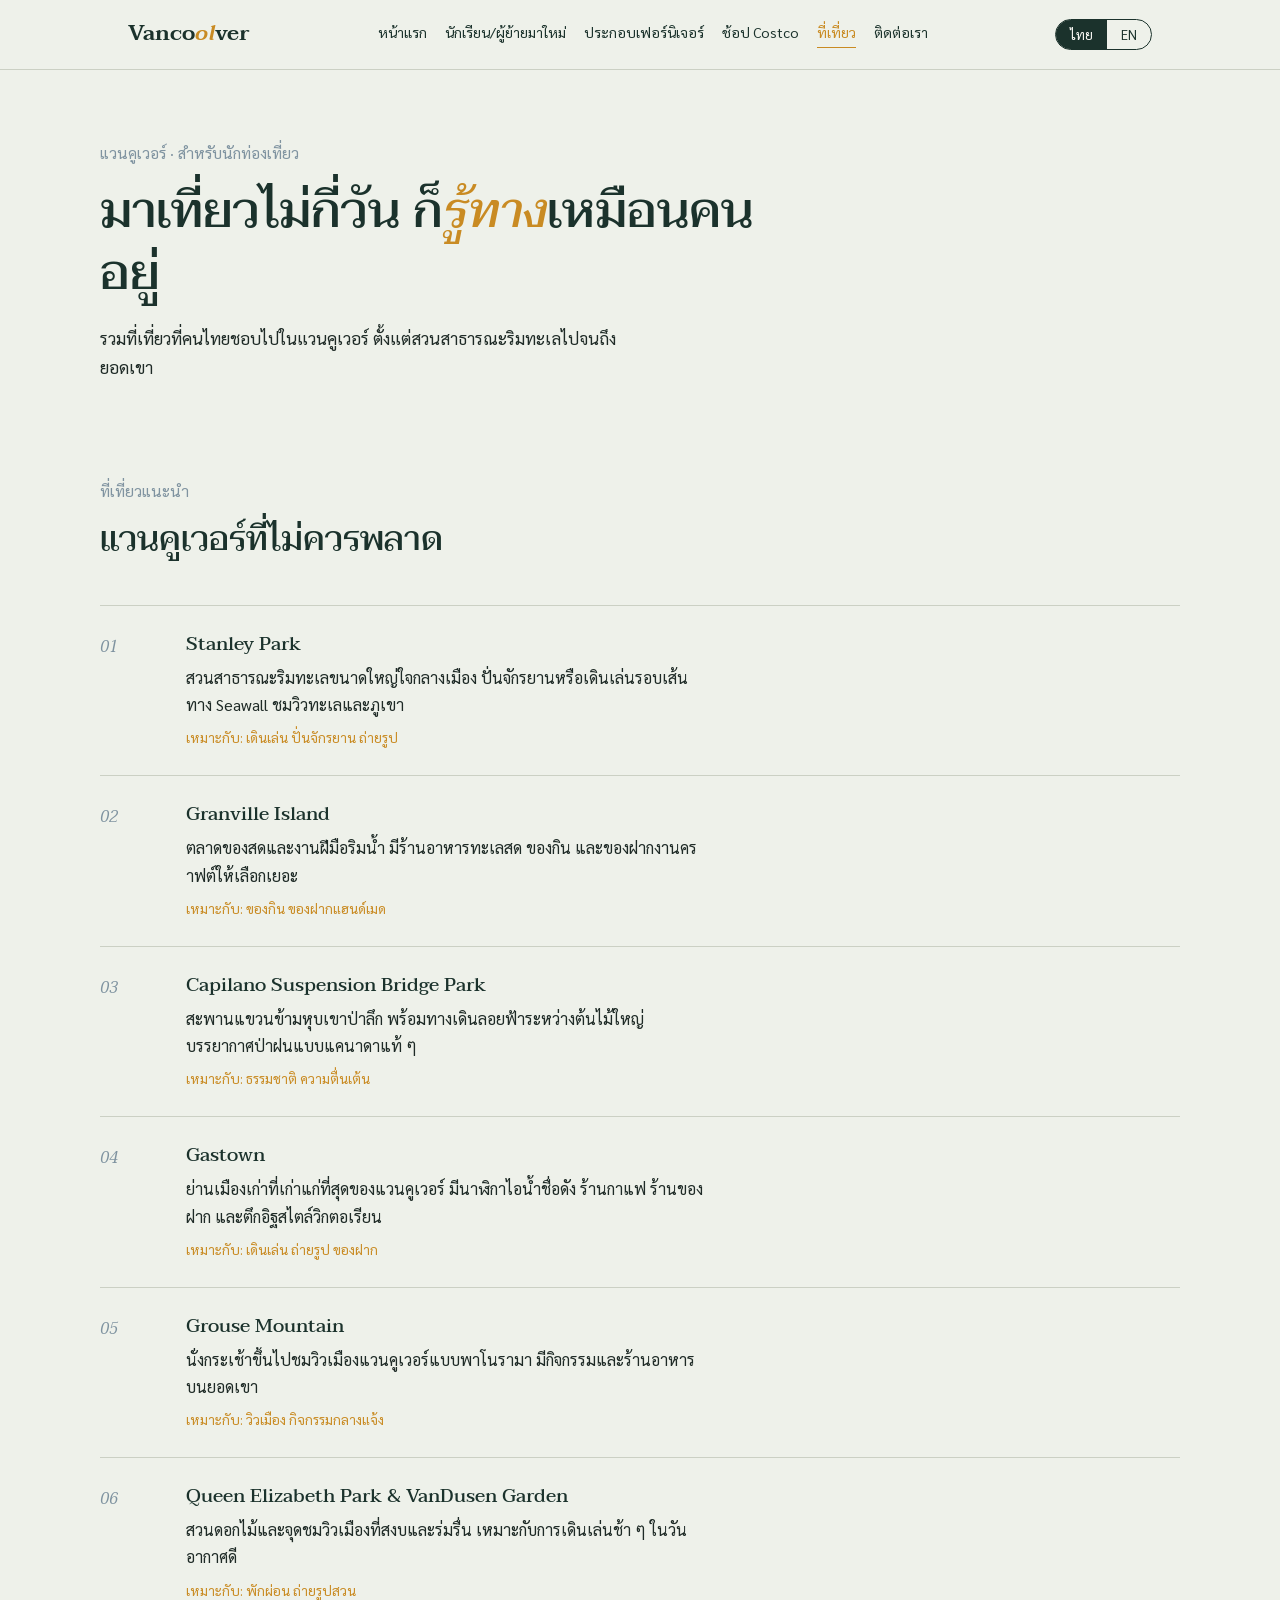
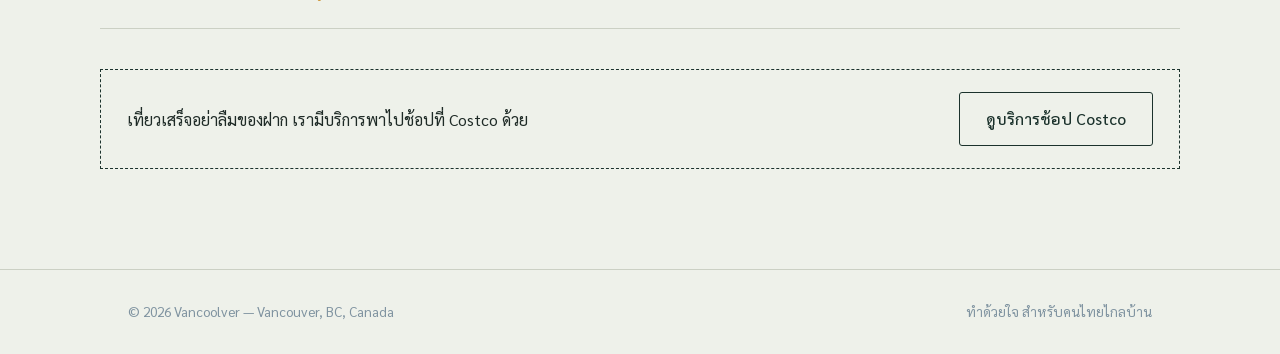
==== attractions.html @ 459ce17d "Add files via upload" ====
<!doctype html>
<html lang="th" class="lang-th">
<head>
<meta charset="UTF-8">
<meta name="viewport" content="width=device-width, initial-scale=1.0">
<title>Vancoolver — ที่เที่ยวในแวนคูเวอร์</title>
<meta name="description" content="รวมที่เที่ยวที่คนไทยชอบไปในแวนคูเวอร์ พร้อมคำแนะนำว่าแต่ละที่เหมาะกับอะไร">
<link rel="preconnect" href="https://fonts.googleapis.com">
<link rel="preconnect" href="https://fonts.gstatic.com" crossorigin>
<link href="https://fonts.googleapis.com/css2?family=Taviraj:ital,wght@0,400;0,500;0,600;1,400&family=Sarabun:wght@300;400;500;600&display=swap" rel="stylesheet">
<link rel="stylesheet" href="styles.css">
</head>
<body>

<header class="site">
  <div class="header-inner">
    <a href="index.html" class="logo">Vanco<em>ol</em>ver</a>
    <nav class="nav-links">
      <a href="index.html"><span class="th">หน้าแรก</span><span class="en">Home</span></a>
      <a href="students.html"><span class="th">นักเรียน/ผู้ย้ายมาใหม่</span><span class="en">Students &amp; newcomers</span></a>
      <a href="furniture.html"><span class="th">ประกอบเฟอร์นิเจอร์</span><span class="en">Furniture assembly</span></a>
      <a href="costco.html"><span class="th">ช้อป Costco</span><span class="en">Costco shopping</span></a>
      <a href="attractions.html" class="current"><span class="th">ที่เที่ยว</span><span class="en">Attractions</span></a>
      <a href="contact.html"><span class="th">ติดต่อเรา</span><span class="en">Contact</span></a>
    </nav>
    <div class="lang-toggle">
      <button type="button" data-lang="th" class="active">ไทย</button>
      <button type="button" data-lang="en">EN</button>
    </div>
  </div>
</header>

<main>
  <!-- HERO -->
  <section class="hero wrap">
    <div class="kicker">
      <span class="th">แวนคูเวอร์ · สำหรับนักท่องเที่ยว</span>
      <span class="en">Vancouver · for visitors</span>
    </div>
    <h1 class="headline">
      <span class="th">มาเที่ยวไม่กี่วัน ก็<span class="accent">รู้ทาง</span>เหมือนคนอยู่</span>
      <span class="en">Here for a few days, <span class="accent">get around</span> like a local</span>
    </h1>
    <p class="sub">
      <span class="th">รวมที่เที่ยวที่คนไทยชอบไปในแวนคูเวอร์ ตั้งแต่สวนสาธารณะริมทะเลไปจนถึงยอดเขา</span>
      <span class="en">Our picks for the spots Thai visitors love in Vancouver, from waterfront parks to mountaintops.</span>
    </p>
  </section>

  <!-- ATTRACTIONS -->
  <section class="attractions wrap" style="padding:60px 0 40px;">
    <div class="section-head">
      <div class="kicker"><span class="th">ที่เที่ยวแนะนำ</span><span class="en">Recommended spots</span></div>
      <h2><span class="th">แวนคูเวอร์ที่ไม่ควรพลาด</span><span class="en">Vancouver highlights</span></h2>
    </div>

    <div class="spot-list">
      <div class="spot">
        <div class="spot-mark">01</div>
        <div>
          <h3>Stanley Park</h3>
          <p>
            <span class="th">สวนสาธารณะริมทะเลขนาดใหญ่ใจกลางเมือง ปั่นจักรยานหรือเดินเล่นรอบเส้นทาง Seawall ชมวิวทะเลและภูเขา</span>
            <span class="en">A huge waterfront park right in the city — walk or cycle the Seawall for ocean and mountain views.</span>
          </p>
          <div class="tag-line"><span class="th">เหมาะกับ: เดินเล่น ปั่นจักรยาน ถ่ายรูป</span><span class="en">Good for: walking, cycling, photos</span></div>
        </div>
      </div>
      <div class="spot">
        <div class="spot-mark">02</div>
        <div>
          <h3>Granville Island</h3>
          <p>
            <span class="th">ตลาดของสดและงานฝีมือริมน้ำ มีร้านอาหารทะเลสด ของกิน และของฝากงานคราฟต์ให้เลือกเยอะ</span>
            <span class="en">A waterfront public market with fresh seafood, food stalls and local crafts — great for souvenirs.</span>
          </p>
          <div class="tag-line"><span class="th">เหมาะกับ: ของกิน ของฝากแฮนด์เมด</span><span class="en">Good for: food, handmade gifts</span></div>
        </div>
      </div>
      <div class="spot">
        <div class="spot-mark">03</div>
        <div>
          <h3>Capilano Suspension Bridge Park</h3>
          <p>
            <span class="th">สะพานแขวนข้ามหุบเขาป่าลึก พร้อมทางเดินลอยฟ้าระหว่างต้นไม้ใหญ่ บรรยากาศป่าฝนแบบแคนาดาแท้ ๆ</span>
            <span class="en">A suspension bridge over a deep canyon plus treetop walkways through old-growth rainforest.</span>
          </p>
          <div class="tag-line"><span class="th">เหมาะกับ: ธรรมชาติ ความตื่นเต้น</span><span class="en">Good for: nature, a bit of thrill</span></div>
        </div>
      </div>
      <div class="spot">
        <div class="spot-mark">04</div>
        <div>
          <h3>Gastown</h3>
          <p>
            <span class="th">ย่านเมืองเก่าที่เก่าแก่ที่สุดของแวนคูเวอร์ มีนาฬิกาไอน้ำชื่อดัง ร้านกาแฟ ร้านของฝาก และตึกอิฐสไตล์วิกตอเรียน</span>
            <span class="en">Vancouver's oldest neighbourhood — the famous Steam Clock, cafés, gift shops and Victorian brick buildings.</span>
          </p>
          <div class="tag-line"><span class="th">เหมาะกับ: เดินเล่น ถ่ายรูป ของฝาก</span><span class="en">Good for: strolling, photos, souvenirs</span></div>
        </div>
      </div>
      <div class="spot">
        <div class="spot-mark">05</div>
        <div>
          <h3>Grouse Mountain</h3>
          <p>
            <span class="th">นั่งกระเช้าขึ้นไปชมวิวเมืองแวนคูเวอร์แบบพาโนรามา มีกิจกรรมและร้านอาหารบนยอดเขา</span>
            <span class="en">Take the gondola up for a panoramic view of the city, with activities and dining at the top.</span>
          </p>
          <div class="tag-line"><span class="th">เหมาะกับ: วิวเมือง กิจกรรมกลางแจ้ง</span><span class="en">Good for: city views, outdoor activities</span></div>
        </div>
      </div>
      <div class="spot">
        <div class="spot-mark">06</div>
        <div>
          <h3>Queen Elizabeth Park &amp; VanDusen Garden</h3>
          <p>
            <span class="th">สวนดอกไม้และจุดชมวิวเมืองที่สงบและร่มรื่น เหมาะกับการเดินเล่นช้า ๆ ในวันอากาศดี</span>
            <span class="en">Quiet gardens and a city viewpoint — ideal for a slow walk on a nice day.</span>
          </p>
          <div class="tag-line"><span class="th">เหมาะกับ: พักผ่อน ถ่ายรูปสวน</span><span class="en">Good for: relaxing, garden photos</span></div>
        </div>
      </div>
    </div>
  </section>

  <!-- CROSS-LINK TO COSTCO -->
  <section class="wrap" style="padding:0 0 90px;">
    <div class="cross-link">
      <p>
        <span class="th">เที่ยวเสร็จอย่าลืมของฝาก เรามีบริการพาไปช้อปที่ Costco ด้วย</span>
        <span class="en">Done sightseeing? We also run Costco souvenir shopping trips.</span>
      </p>
      <a href="costco.html" class="btn btn-line" style="white-space:nowrap;">
        <span class="th">ดูบริการช้อป Costco</span><span class="en">See the Costco trip</span>
      </a>
    </div>
  </section>
</main>

<footer>
  <div class="wrap">
    <span>© 2026 Vancoolver — Vancouver, BC, Canada</span>
    <span><span class="th">ทำด้วยใจ สำหรับคนไทยไกลบ้าน</span><span class="en">Made with care, for Thais far from home</span></span>
  </div>
</footer>

<script src="script.js"></script>
</body>
</html>
---- styles.css ----
:root{
  --paper:#EEF1EA;
  --paper-2:#E6E9DF;
  --ink:#1E2A26;
  --forest:#26453D;
  --forest-2:#1B322C;
  --mist:#7F93A0;
  --lantern:#E2A63B;
  --lantern-2:#C98B23;
  --rain:#CBD0C4;
  --white:#FBFAF6;
}
*{box-sizing:border-box;}
html,body{margin:0;padding:0;}
html{scroll-behavior:smooth;}
body{
  background:var(--paper);color:var(--ink);
  font-family:'Sarabun',sans-serif;font-weight:400;line-height:1.7;
  -webkit-font-smoothing:antialiased;
}
h1,h2,h3,.display{
  font-family:'Taviraj',serif;font-weight:500;line-height:1.25;margin:0;color:var(--forest-2);
}
a{color:inherit;}
img,svg{display:block;max-width:100%;}
.en{display:none;}
html.lang-en .en{display:inline;}
html.lang-en .th{display:none;}
.wrap{max-width:1080px;margin:0 auto;padding:0 28px;}

/* ---------- Header ---------- */
header.site{
  position:sticky;top:0;z-index:40;background:rgba(238,241,234,0.92);
  backdrop-filter:blur(6px);border-bottom:1px solid var(--rain);
}
.header-inner{
  display:flex;align-items:center;justify-content:space-between;
  padding:16px 28px;max-width:1080px;margin:0 auto;gap:20px;
}
.logo{font-family:'Taviraj',serif;font-size:1.35rem;font-weight:600;color:var(--forest-2);text-decoration:none;flex-shrink:0;}
.logo em{font-style:italic;color:var(--lantern-2);}
.nav-links{display:flex;gap:18px;align-items:center;flex-wrap:wrap;}
.nav-links a{font-size:0.88rem;text-decoration:none;color:var(--forest-2);border-bottom:1px solid transparent;padding-bottom:2px;white-space:nowrap;}
.nav-links a.current{border-bottom-color:var(--lantern-2);color:var(--lantern-2);}
.nav-links a:hover{border-bottom-color:var(--lantern);}
.lang-toggle{display:flex;border:1px solid var(--forest-2);border-radius:999px;overflow:hidden;font-size:0.82rem;flex-shrink:0;}
.lang-toggle button{background:none;border:none;padding:6px 14px;cursor:pointer;font-family:'Sarabun',sans-serif;color:var(--forest-2);}
.lang-toggle button.active{background:var(--forest-2);color:var(--white);}
@media (max-width:900px){ .nav-links{display:none;} }

/* ---------- Hero ---------- */
.hero{padding:70px 0 20px;}
.hero-grid{display:grid;grid-template-columns:1.15fr 0.85fr;gap:48px;align-items:center;}
@media (max-width:860px){ .hero-grid{grid-template-columns:1fr;} }
.kicker{color:var(--mist);font-size:0.98rem;margin-bottom:14px;}
h1.headline{font-size:clamp(2.0rem, 4.2vw, 3.1rem);color:var(--forest-2);max-width:22ch;}
h1.headline .accent{color:var(--lantern-2);font-style:italic;}
.sub{margin-top:20px;font-size:1.05rem;max-width:58ch;}
.hero-ctas{margin-top:30px;display:flex;gap:14px;flex-wrap:wrap;}

.btn{display:inline-block;padding:13px 26px;border-radius:3px;text-decoration:none;font-size:0.98rem;font-weight:500;border:1px solid var(--forest-2);transition:transform .15s ease, background .15s ease;}
.btn-solid{background:var(--forest-2);color:var(--white);border:none;cursor:pointer;}
.btn-solid:hover{background:var(--forest);}
.btn-line{border-color:var(--forest-2);color:var(--forest-2);}
.btn-line:hover{background:var(--forest-2);color:var(--white);}
.btn:active{transform:scale(0.98);}

/* ---------- Section head ---------- */
.section-head{max-width:60ch;margin-bottom:44px;}
.section-head h2{font-size:clamp(1.5rem,2.8vw,2.1rem);}

/* ---------- Timeline / stops (journey + homepage destination list) ---------- */
.stops{position:relative;border-left:2px dashed var(--mist);margin-left:14px;padding-left:38px;}
.stop{position:relative;padding-bottom:52px;}
.stop:last-child{padding-bottom:0;}
.stop::before{
  content:"";position:absolute;left:-46px;top:4px;width:14px;height:14px;border-radius:50%;
  background:var(--lantern);border:3px solid var(--paper);outline:2px solid var(--forest-2);
}
.stop .stop-name{color:var(--mist);font-size:0.92rem;margin-bottom:6px;}
.stop h3{font-size:1.3rem;margin-bottom:10px;}
.stop p{margin:0;max-width:56ch;color:var(--ink);}
.stop a.stop-link{text-decoration:none;color:inherit;display:block;}
.stop a.stop-link:hover h3{color:var(--lantern-2);}
.stop .go{display:inline-block;margin-top:10px;font-size:0.88rem;color:var(--lantern-2);}

/* ---------- Dark band (settling-in / costco) ---------- */
.band-dark{padding:70px 0;background:var(--forest-2);color:var(--white);}
.band-dark h2{color:var(--white);}
.band-dark .kicker{color:#B9CFC5;}
.band-dark p{color:#DCE6DE;}
.two-col{display:grid;grid-template-columns:1fr 1fr;gap:46px;margin-top:44px;align-items:start;}
@media (max-width:800px){ .two-col{grid-template-columns:1fr;} }
.checklist{list-style:none;margin:0;padding:0;}
.checklist li{padding:10px 0;border-bottom:1px solid rgba(255,255,255,0.12);display:flex;gap:12px;align-items:baseline;}
.checklist li:last-child{border-bottom:none;}
.checklist .mark{color:var(--lantern);flex-shrink:0;}
.subhead-white{color:var(--white);font-size:1.15rem;margin-bottom:14px;border-bottom:1px solid rgba(255,255,255,0.25);padding-bottom:12px;}
.note-box{margin-top:26px;border:1px solid rgba(255,255,255,0.3);padding:16px 18px;font-size:0.92rem;color:#DCE6DE;}

/* ---------- Spot list (attractions) ---------- */
.spot-list{display:grid;grid-template-columns:1fr;gap:0;border-top:1px solid var(--rain);}
.spot{display:grid;grid-template-columns:60px 1fr;gap:26px;padding:26px 0;border-bottom:1px solid var(--rain);}
.spot .spot-mark{font-family:'Taviraj',serif;font-style:italic;color:var(--mist);font-size:1rem;padding-top:2px;}
.spot h3{font-size:1.2rem;margin-bottom:8px;}
.spot p{margin:0;max-width:58ch;}
.spot .tag-line{font-size:0.85rem;color:var(--lantern-2);margin-top:8px;}

/* ---------- Ticket / form ---------- */
.request{padding:78px 0;}
.ticket{background:var(--white);border:1px solid var(--forest-2);position:relative;box-shadow:6px 6px 0 var(--lantern);}
.ticket-top{padding:30px 34px 22px;border-bottom:1px dashed var(--forest-2);display:flex;justify-content:space-between;align-items:flex-start;gap:20px;flex-wrap:wrap;}
.ticket-top h2{font-size:1.5rem;}
.ticket-top .tag{font-size:0.85rem;color:var(--mist);border:1px solid var(--mist);padding:4px 10px;border-radius:999px;white-space:nowrap;}
form.request-form{padding:30px 34px 34px;}
.field-row{display:grid;grid-template-columns:1fr 1fr;gap:20px;}
@media (max-width:600px){ .field-row{grid-template-columns:1fr;} }
.field{margin-bottom:20px;}
.field label{display:block;font-size:0.9rem;color:var(--mist);margin-bottom:6px;}
.field input,.field select,.field textarea{
  width:100%;padding:11px 12px;border:1px solid var(--rain);border-radius:2px;
  background:var(--paper);font-family:'Sarabun',sans-serif;font-size:0.98rem;color:var(--ink);
}
.field textarea{resize:vertical;min-height:90px;}
.field input:focus,.field select:focus,.field textarea:focus{outline:2px solid var(--lantern);outline-offset:1px;border-color:var(--forest-2);}
.confirm-msg{margin-top:16px;padding:12px 16px;background:#EAF3EC;border:1px solid var(--forest);color:var(--forest-2);font-size:0.92rem;display:none;}
.confirm-msg.show{display:block;}

/* ---------- Contact ---------- */
.contact{padding:20px 0 90px;}
.contact-grid{display:grid;grid-template-columns:repeat(4,1fr);gap:18px;margin-top:36px;}
@media (max-width:860px){ .contact-grid{grid-template-columns:repeat(2,1fr);} }
@media (max-width:480px){ .contact-grid{grid-template-columns:1fr;} }
.contact-card{border:1px solid var(--forest-2);padding:24px 20px;text-decoration:none;color:var(--ink);transition:background .15s ease;}
.contact-card:hover{background:var(--paper-2);}
.contact-card .ch-name{font-family:'Taviraj',serif;font-size:1.1rem;color:var(--forest-2);margin-bottom:6px;}
.contact-card .ch-detail{font-size:0.9rem;color:var(--ink);}
.contact-note{margin-top:34px;font-size:0.92rem;color:var(--mist);max-width:60ch;}

/* ---------- Cross-link banner ---------- */
.cross-link{
  border:1px dashed var(--forest-2);padding:22px 26px;display:flex;justify-content:space-between;
  align-items:center;flex-wrap:wrap;gap:14px;margin:0 0 10px;
}
.cross-link p{margin:0;max-width:56ch;}

footer{padding:30px 0;border-top:1px solid var(--rain);font-size:0.85rem;color:var(--mist);}
footer .wrap{display:flex;justify-content:space-between;flex-wrap:wrap;gap:10px;}

/* hero route illustration (home page) */
.route-art svg{width:100%;height:auto;}
#flightpath{stroke-dasharray:600;stroke-dashoffset:600;animation:draw 2.1s ease forwards 0.3s;}
@media (prefers-reduced-motion: reduce){ #flightpath{animation:none;stroke-dashoffset:0;} }
@keyframes draw{ to{stroke-dashoffset:0;} }
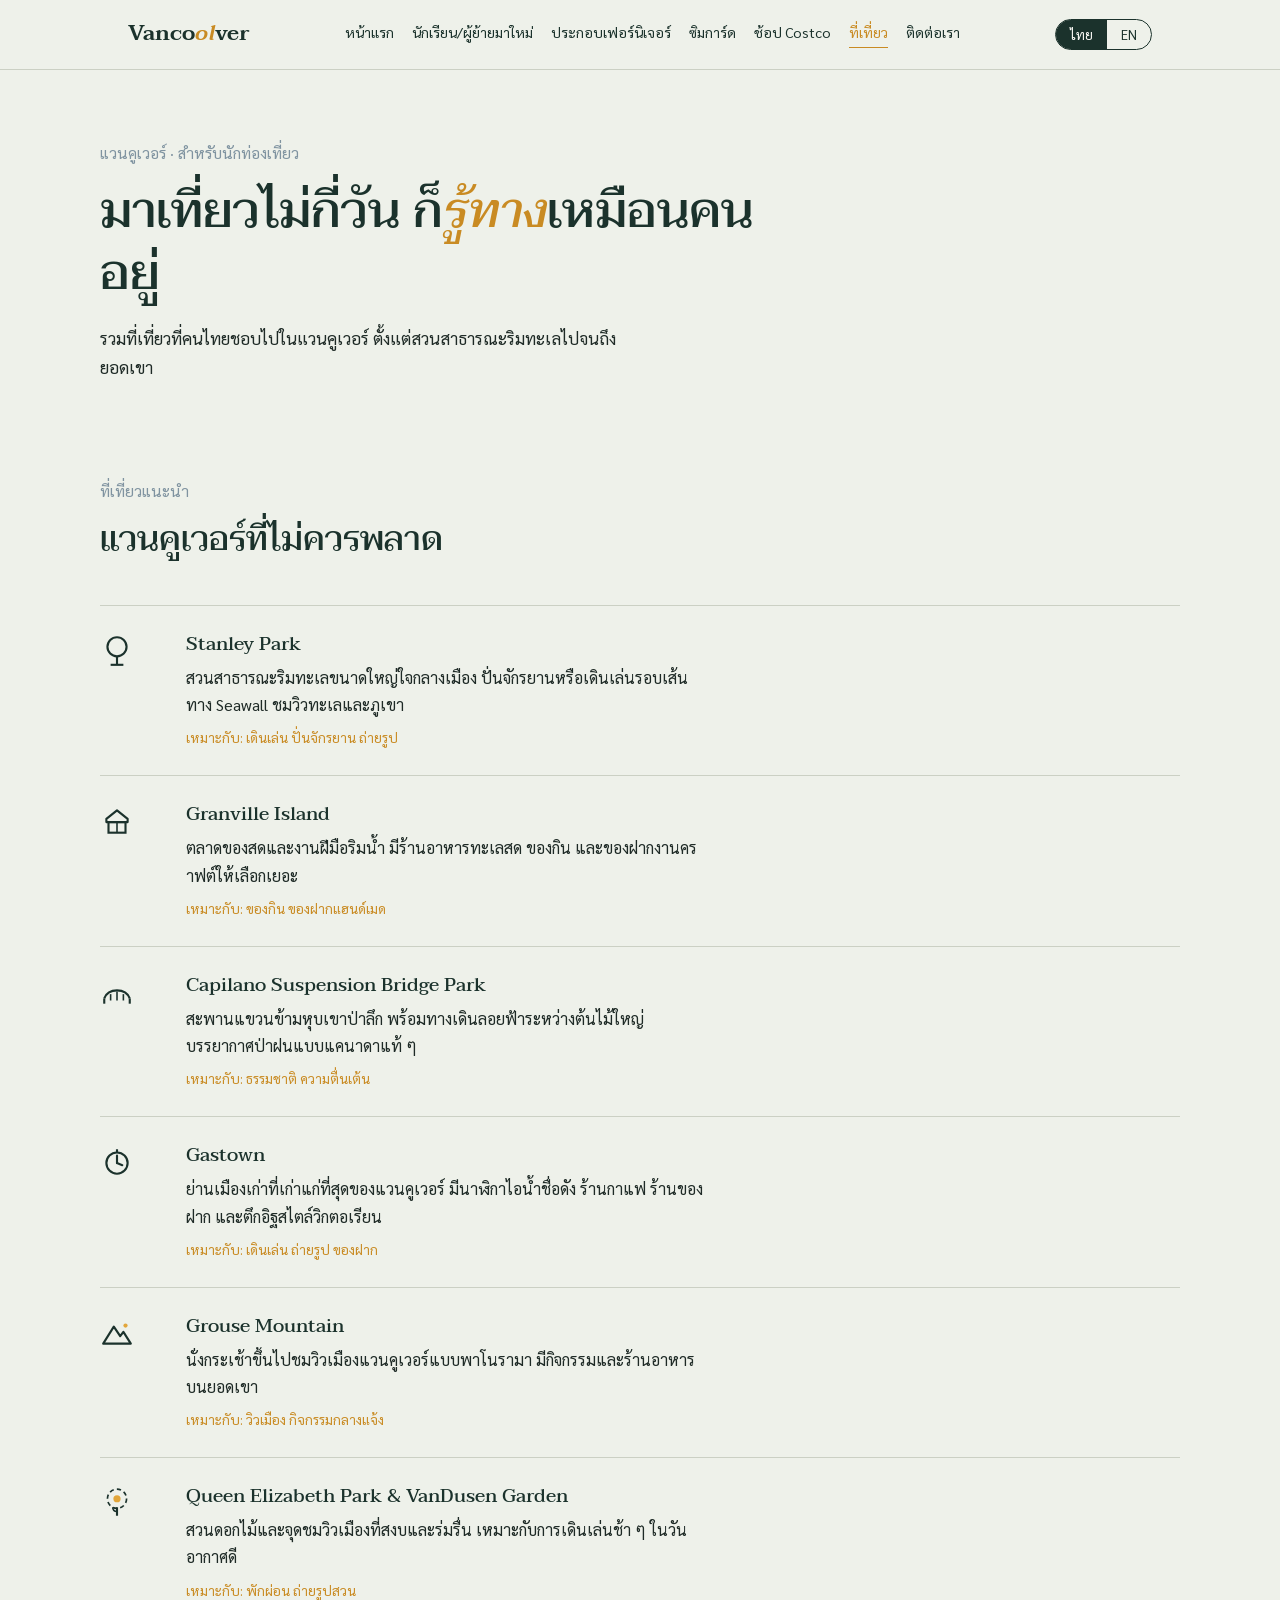
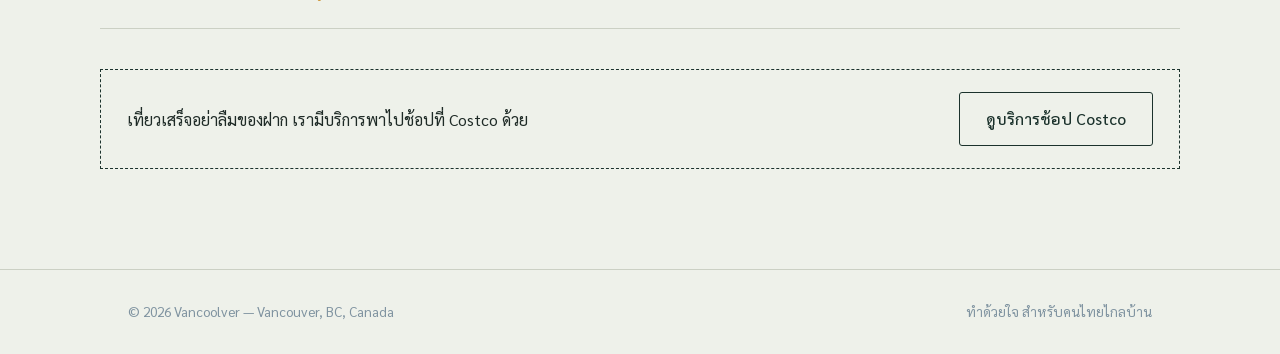
==== commit e6b7f19c: "Add files via upload" ====
--- a/attractions.html
+++ b/attractions.html
@@ -8,7 +8,180 @@
 <link rel="preconnect" href="https://fonts.googleapis.com">
 <link rel="preconnect" href="https://fonts.gstatic.com" crossorigin>
 <link href="https://fonts.googleapis.com/css2?family=Taviraj:ital,wght@0,400;0,500;0,600;1,400&family=Sarabun:wght@300;400;500;600&display=swap" rel="stylesheet">
-<link rel="stylesheet" href="styles.css">
+<style>
+:root{
+  --paper:#EEF1EA;
+  --paper-2:#E6E9DF;
+  --ink:#1E2A26;
+  --forest:#26453D;
+  --forest-2:#1B322C;
+  --mist:#7F93A0;
+  --lantern:#E2A63B;
+  --lantern-2:#C98B23;
+  --rain:#CBD0C4;
+  --white:#FBFAF6;
+}
+*{box-sizing:border-box;}
+html,body{margin:0;padding:0;}
+html{scroll-behavior:smooth;}
+body{
+  background:var(--paper);color:var(--ink);
+  font-family:'Sarabun',sans-serif;font-weight:400;line-height:1.7;
+  -webkit-font-smoothing:antialiased;
+}
+h1,h2,h3,.display{
+  font-family:'Taviraj',serif;font-weight:500;line-height:1.25;margin:0;color:var(--forest-2);
+}
+a{color:inherit;}
+img,svg{display:block;max-width:100%;}
+.en{display:none;}
+html.lang-en .en{display:inline;}
+html.lang-en .th{display:none;}
+.wrap{max-width:1080px;margin:0 auto;padding:0 28px;}
+
+/* ---------- Header ---------- */
+header.site{
+  position:sticky;top:0;z-index:40;background:rgba(238,241,234,0.92);
+  backdrop-filter:blur(6px);border-bottom:1px solid var(--rain);
+}
+.header-inner{
+  position:relative;
+  display:flex;align-items:center;justify-content:space-between;
+  padding:16px 28px;max-width:1080px;margin:0 auto;gap:20px;
+}
+.logo{font-family:'Taviraj',serif;font-size:1.35rem;font-weight:600;color:var(--forest-2);text-decoration:none;flex-shrink:0;}
+.logo em{font-style:italic;color:var(--lantern-2);}
+.nav-links{display:flex;gap:18px;align-items:center;flex-wrap:wrap;}
+.nav-links a{font-size:0.88rem;text-decoration:none;color:var(--forest-2);border-bottom:1px solid transparent;padding-bottom:2px;white-space:nowrap;}
+.nav-links a.current{border-bottom-color:var(--lantern-2);color:var(--lantern-2);}
+.nav-links a:hover{border-bottom-color:var(--lantern);}
+.lang-toggle{display:flex;border:1px solid var(--forest-2);border-radius:999px;overflow:hidden;font-size:0.82rem;flex-shrink:0;}
+.lang-toggle button{background:none;border:none;padding:6px 14px;cursor:pointer;font-family:'Sarabun',sans-serif;color:var(--forest-2);}
+.lang-toggle button.active{background:var(--forest-2);color:var(--white);}
+.nav-toggle{
+  display:none;background:none;border:1px solid var(--forest-2);border-radius:4px;
+  padding:7px 9px;cursor:pointer;color:var(--forest-2);flex-shrink:0;
+}
+.nav-toggle svg{display:block;width:20px;height:20px;}
+@media (max-width:900px){
+  .nav-toggle{display:inline-flex;align-items:center;justify-content:center;}
+  .nav-links{
+    display:none;
+    position:absolute;top:100%;left:0;right:0;
+    background:var(--paper);border-bottom:1px solid var(--rain);
+    flex-direction:column;align-items:flex-start;
+    padding:16px 28px 22px;gap:16px;
+    box-shadow:0 8px 16px rgba(0,0,0,0.06);
+  }
+  .nav-links.open{display:flex;}
+}
+
+/* ---------- Hero ---------- */
+.hero{padding:70px 0 20px;}
+.hero-grid{display:grid;grid-template-columns:1.15fr 0.85fr;gap:48px;align-items:center;}
+@media (max-width:860px){ .hero-grid{grid-template-columns:1fr;} }
+.kicker{color:var(--mist);font-size:0.98rem;margin-bottom:14px;}
+h1.headline{font-size:clamp(2.0rem, 4.2vw, 3.1rem);color:var(--forest-2);max-width:22ch;}
+h1.headline .accent{color:var(--lantern-2);font-style:italic;}
+.sub{margin-top:20px;font-size:1.05rem;max-width:58ch;}
+.hero-ctas{margin-top:30px;display:flex;gap:14px;flex-wrap:wrap;}
+
+.btn{display:inline-block;padding:13px 26px;border-radius:3px;text-decoration:none;font-size:0.98rem;font-weight:500;border:1px solid var(--forest-2);transition:transform .15s ease, background .15s ease;}
+.btn-solid{background:var(--forest-2);color:var(--white);border:none;cursor:pointer;}
+.btn-solid:hover{background:var(--forest);}
+.btn-line{border-color:var(--forest-2);color:var(--forest-2);}
+.btn-line:hover{background:var(--forest-2);color:var(--white);}
+.btn:active{transform:scale(0.98);}
+
+/* ---------- Section head ---------- */
+.section-head{max-width:60ch;margin-bottom:44px;}
+.section-head h2{font-size:clamp(1.5rem,2.8vw,2.1rem);}
+
+/* ---------- Timeline / stops (journey + homepage destination list) ---------- */
+.stops{position:relative;border-left:2px dashed var(--mist);margin-left:14px;padding-left:38px;}
+.stop{position:relative;padding-bottom:52px;}
+.stop:last-child{padding-bottom:0;}
+.stop::before{
+  content:"";position:absolute;left:-46px;top:4px;width:14px;height:14px;border-radius:50%;
+  background:var(--lantern);border:3px solid var(--paper);outline:2px solid var(--forest-2);
+}
+.stop .stop-name{color:var(--mist);font-size:0.92rem;margin-bottom:6px;}
+.stop h3{font-size:1.3rem;margin-bottom:10px;}
+.stop p{margin:0;max-width:56ch;color:var(--ink);}
+.stop a.stop-link{text-decoration:none;color:inherit;display:block;}
+.stop a.stop-link:hover h3{color:var(--lantern-2);}
+.stop .go{display:inline-block;margin-top:10px;font-size:0.88rem;color:var(--lantern-2);}
+
+/* ---------- Dark band (settling-in / costco) ---------- */
+.band-dark{padding:70px 0;background:var(--forest-2);color:var(--white);}
+.band-dark h2{color:var(--white);}
+.band-dark .kicker{color:#B9CFC5;}
+.band-dark p{color:#DCE6DE;}
+.two-col{display:grid;grid-template-columns:1fr 1fr;gap:46px;margin-top:44px;align-items:start;}
+@media (max-width:800px){ .two-col{grid-template-columns:1fr;} }
+.checklist{list-style:none;margin:0;padding:0;}
+.checklist li{padding:10px 0;border-bottom:1px solid rgba(255,255,255,0.12);display:flex;gap:12px;align-items:baseline;}
+.checklist li:last-child{border-bottom:none;}
+.checklist .mark{color:var(--lantern);flex-shrink:0;}
+.subhead-white{color:var(--white);font-size:1.15rem;margin-bottom:14px;border-bottom:1px solid rgba(255,255,255,0.25);padding-bottom:12px;}
+.note-box{margin-top:26px;border:1px solid rgba(255,255,255,0.3);padding:16px 18px;font-size:0.92rem;color:#DCE6DE;}
+
+/* ---------- Spot list (attractions) ---------- */
+.spot-list{display:grid;grid-template-columns:1fr;gap:0;border-top:1px solid var(--rain);}
+.spot{display:grid;grid-template-columns:60px 1fr;gap:26px;padding:26px 0;border-bottom:1px solid var(--rain);}
+.spot .spot-mark{color:var(--forest-2);padding-top:2px;}
+.spot h3{font-size:1.2rem;margin-bottom:8px;}
+.spot p{margin:0;max-width:58ch;}
+.spot .tag-line{font-size:0.85rem;color:var(--lantern-2);margin-top:8px;}
+
+/* ---------- Ticket / form ---------- */
+.request{padding:78px 0;}
+.ticket{background:var(--white);border:1px solid var(--forest-2);position:relative;box-shadow:6px 6px 0 var(--lantern);}
+.ticket-top{padding:30px 34px 22px;border-bottom:1px dashed var(--forest-2);display:flex;justify-content:space-between;align-items:flex-start;gap:20px;flex-wrap:wrap;}
+.ticket-top h2{font-size:1.5rem;}
+.ticket-top .tag{font-size:0.85rem;color:var(--mist);border:1px solid var(--mist);padding:4px 10px;border-radius:999px;white-space:nowrap;}
+form.request-form{padding:30px 34px 34px;}
+.field-row{display:grid;grid-template-columns:1fr 1fr;gap:20px;}
+@media (max-width:600px){ .field-row{grid-template-columns:1fr;} }
+.field{margin-bottom:20px;}
+.field label{display:block;font-size:0.9rem;color:var(--mist);margin-bottom:6px;}
+.field input,.field select,.field textarea{
+  width:100%;padding:11px 12px;border:1px solid var(--rain);border-radius:2px;
+  background:var(--paper);font-family:'Sarabun',sans-serif;font-size:0.98rem;color:var(--ink);
+}
+.field textarea{resize:vertical;min-height:90px;}
+.field input:focus,.field select:focus,.field textarea:focus{outline:2px solid var(--lantern);outline-offset:1px;border-color:var(--forest-2);}
+.confirm-msg{margin-top:16px;padding:12px 16px;background:#EAF3EC;border:1px solid var(--forest);color:var(--forest-2);font-size:0.92rem;display:none;}
+.confirm-msg.show{display:block;}
+
+/* ---------- Contact ---------- */
+.contact{padding:20px 0 90px;}
+.contact-grid{display:grid;grid-template-columns:repeat(4,1fr);gap:18px;margin-top:36px;}
+@media (max-width:860px){ .contact-grid{grid-template-columns:repeat(2,1fr);} }
+@media (max-width:480px){ .contact-grid{grid-template-columns:1fr;} }
+.contact-card{border:1px solid var(--forest-2);padding:24px 20px;text-decoration:none;color:var(--ink);transition:background .15s ease;}
+.contact-card:hover{background:var(--paper-2);}
+.contact-card .ch-name{font-family:'Taviraj',serif;font-size:1.1rem;color:var(--forest-2);margin-bottom:6px;}
+.contact-card .ch-detail{font-size:0.9rem;color:var(--ink);}
+.contact-note{margin-top:34px;font-size:0.92rem;color:var(--mist);max-width:60ch;}
+
+/* ---------- Cross-link banner ---------- */
+.cross-link{
+  border:1px dashed var(--forest-2);padding:22px 26px;display:flex;justify-content:space-between;
+  align-items:center;flex-wrap:wrap;gap:14px;margin:0 0 10px;
+}
+.cross-link p{margin:0;max-width:56ch;}
+
+footer{padding:30px 0;border-top:1px solid var(--rain);font-size:0.85rem;color:var(--mist);}
+footer .wrap{display:flex;justify-content:space-between;flex-wrap:wrap;gap:10px;}
+
+/* hero route illustration (home page) */
+.route-art svg{width:100%;height:auto;}
+#flightpath{stroke-dasharray:600;stroke-dashoffset:600;animation:draw 2.1s ease forwards 0.3s;}
+@media (prefers-reduced-motion: reduce){ #flightpath{animation:none;stroke-dashoffset:0;} }
+@keyframes draw{ to{stroke-dashoffset:0;} }
+
+</style>
 </head>
 <body>
 
@@ -19,6 +192,7 @@
       <a href="index.html"><span class="th">หน้าแรก</span><span class="en">Home</span></a>
       <a href="students.html"><span class="th">นักเรียน/ผู้ย้ายมาใหม่</span><span class="en">Students &amp; newcomers</span></a>
       <a href="furniture.html"><span class="th">ประกอบเฟอร์นิเจอร์</span><span class="en">Furniture assembly</span></a>
+      <a href="simcard.html"><span class="th">ซิมการ์ด</span><span class="en">SIM card</span></a>
       <a href="costco.html"><span class="th">ช้อป Costco</span><span class="en">Costco shopping</span></a>
       <a href="attractions.html" class="current"><span class="th">ที่เที่ยว</span><span class="en">Attractions</span></a>
       <a href="contact.html"><span class="th">ติดต่อเรา</span><span class="en">Contact</span></a>
@@ -27,6 +201,9 @@
       <button type="button" data-lang="th" class="active">ไทย</button>
       <button type="button" data-lang="en">EN</button>
     </div>
+    <button type="button" class="nav-toggle" id="navToggle" aria-label="Menu">
+      <svg viewBox="0 0 24 24" fill="none" stroke="currentColor" stroke-width="2" stroke-linecap="round"><line x1="3" y1="6" x2="21" y2="6"/><line x1="3" y1="12" x2="21" y2="12"/><line x1="3" y1="18" x2="21" y2="18"/></svg>
+    </button>
   </div>
 </header>
 
@@ -56,7 +233,7 @@
 
     <div class="spot-list">
       <div class="spot">
-        <div class="spot-mark">01</div>
+        <div class="spot-mark"><svg viewBox="0 0 32 32" width="34" height="34"><circle cx="16" cy="12" r="9" fill="none" stroke="var(--forest-2)" stroke-width="2"/><line x1="16" y1="21" x2="16" y2="29" stroke="var(--forest-2)" stroke-width="2"/><line x1="10" y1="29" x2="22" y2="29" stroke="var(--forest-2)" stroke-width="2"/></svg></div>
         <div>
           <h3>Stanley Park</h3>
           <p>
@@ -67,7 +244,7 @@
         </div>
       </div>
       <div class="spot">
-        <div class="spot-mark">02</div>
+        <div class="spot-mark"><svg viewBox="0 0 32 32" width="34" height="34"><path d="M6 14l10-8 10 8v3H6z" fill="none" stroke="var(--forest-2)" stroke-width="2" stroke-linejoin="round"/><rect x="8" y="17" width="16" height="10" fill="none" stroke="var(--forest-2)" stroke-width="2"/><line x1="16" y1="17" x2="16" y2="27" stroke="var(--forest-2)" stroke-width="1.5"/></svg></div>
         <div>
           <h3>Granville Island</h3>
           <p>
@@ -78,7 +255,7 @@
         </div>
       </div>
       <div class="spot">
-        <div class="spot-mark">03</div>
+        <div class="spot-mark"><svg viewBox="0 0 32 32" width="34" height="34"><path d="M4 22c4-10 20-10 24 0" fill="none" stroke="var(--forest-2)" stroke-width="2"/><line x1="4" y1="22" x2="4" y2="27" stroke="var(--forest-2)" stroke-width="2"/><line x1="28" y1="22" x2="28" y2="27" stroke="var(--forest-2)" stroke-width="2"/><line x1="10" y1="18" x2="10" y2="24" stroke="var(--forest-2)" stroke-width="1.5"/><line x1="16" y1="15.5" x2="16" y2="24" stroke="var(--forest-2)" stroke-width="1.5"/><line x1="22" y1="18" x2="22" y2="24" stroke="var(--forest-2)" stroke-width="1.5"/></svg></div>
         <div>
           <h3>Capilano Suspension Bridge Park</h3>
           <p>
@@ -89,7 +266,7 @@
         </div>
       </div>
       <div class="spot">
-        <div class="spot-mark">04</div>
+        <div class="spot-mark"><svg viewBox="0 0 32 32" width="34" height="34"><circle cx="16" cy="17" r="10" fill="none" stroke="var(--forest-2)" stroke-width="2"/><line x1="16" y1="17" x2="16" y2="10" stroke="var(--forest-2)" stroke-width="2" stroke-linecap="round"/><line x1="16" y1="17" x2="21" y2="19" stroke="var(--forest-2)" stroke-width="2" stroke-linecap="round"/><line x1="16" y1="4" x2="16" y2="7" stroke="var(--forest-2)" stroke-width="2"/></svg></div>
         <div>
           <h3>Gastown</h3>
           <p>
@@ -100,7 +277,7 @@
         </div>
       </div>
       <div class="spot">
-        <div class="spot-mark">05</div>
+        <div class="spot-mark"><svg viewBox="0 0 32 32" width="34" height="34"><path d="M3 26L13 10l6 9 3-4 7 11z" fill="none" stroke="var(--forest-2)" stroke-width="2" stroke-linejoin="round"/><circle cx="24" cy="9" r="2" fill="var(--lantern)"/></svg></div>
         <div>
           <h3>Grouse Mountain</h3>
           <p>
@@ -111,7 +288,7 @@
         </div>
       </div>
       <div class="spot">
-        <div class="spot-mark">06</div>
+        <div class="spot-mark"><svg viewBox="0 0 32 32" width="34" height="34"><circle cx="16" cy="12" r="3.4" fill="var(--lantern)"/><circle cx="16" cy="12" r="9" fill="none" stroke="var(--forest-2)" stroke-width="1.6" stroke-dasharray="4 3"/><line x1="16" y1="20" x2="16" y2="28" stroke="var(--forest-2)" stroke-width="2"/><path d="M16 24c-3 0-4-2-4-4" fill="none" stroke="var(--forest-2)" stroke-width="1.5"/></svg></div>
         <div>
           <h3>Queen Elizabeth Park &amp; VanDusen Garden</h3>
           <p>
@@ -145,6 +322,41 @@
   </div>
 </footer>
 
-<script src="script.js"></script>
+<script>
+document.addEventListener('DOMContentLoaded', () => {
+  const langButtons = document.querySelectorAll('.lang-toggle button');
+  langButtons.forEach(btn => {
+    btn.addEventListener('click', () => {
+      const lang = btn.dataset.lang;
+      document.documentElement.classList.toggle('lang-en', lang === 'en');
+      document.documentElement.setAttribute('lang', lang);
+      langButtons.forEach(b => b.classList.toggle('active', b === btn));
+    });
+  });
+
+  const navToggle = document.getElementById('navToggle');
+  const navLinksEl = document.querySelector('.nav-links');
+  if (navToggle && navLinksEl) {
+    navToggle.addEventListener('click', () => navLinksEl.classList.toggle('open'));
+    navLinksEl.querySelectorAll('a').forEach(a => a.addEventListener('click', () => navLinksEl.classList.remove('open')));
+  }
+});
+
+/* Builds a mailto: link from a form's fields and opens it.
+   fields = [[labelTh, labelEn, elementId], ...] */
+function sendAsEmail(formEl, confirmEl, subjectTh, subjectEn, fields) {
+  formEl.addEventListener('submit', (e) => {
+    e.preventDefault();
+    const isEn = document.documentElement.classList.contains('lang-en');
+    const val = id => (document.getElementById(id) && document.getElementById(id).value) || '-';
+    const subject = isEn ? subjectEn : subjectTh;
+    const bodyLines = fields.map(([labelTh, labelEn, id]) => `${isEn ? labelEn : labelTh}: ${val(id)}`);
+    const body = encodeURIComponent(bodyLines.join('\n'));
+    window.location.href = `mailto:vancoolver.official@outlook.com?subject=${encodeURIComponent(subject)}&body=${body}`;
+    if (confirmEl) confirmEl.classList.add('show');
+  });
+}
+
+</script>
 </body>
 </html>
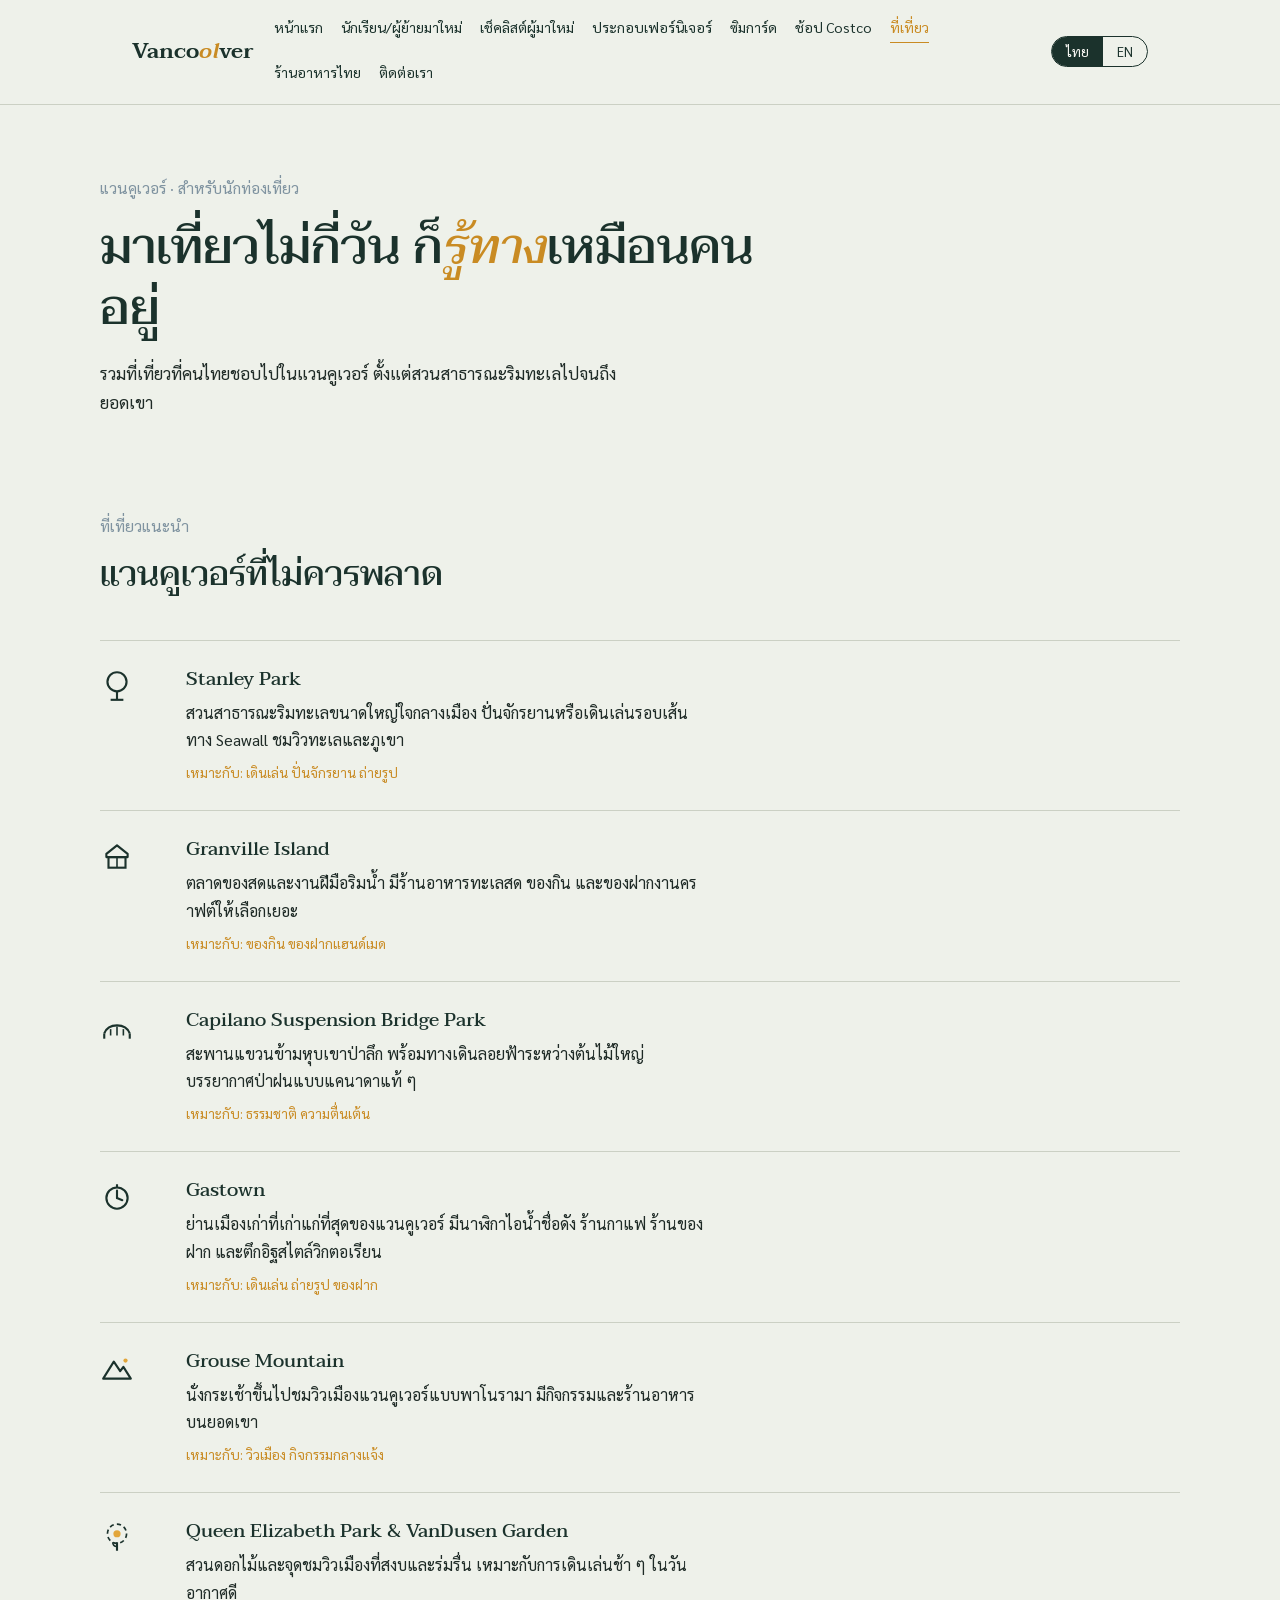
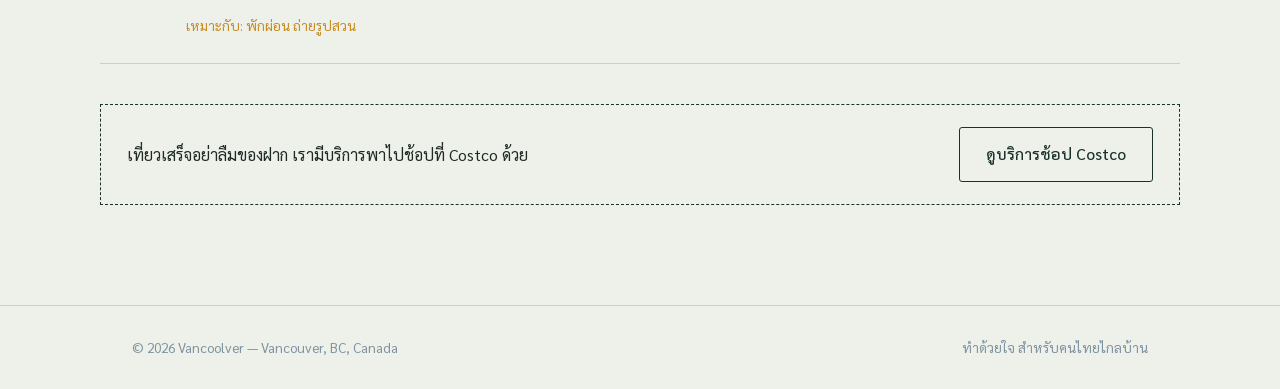
==== commit 10390b31: "Add files via upload" ====
--- a/attractions.html
+++ b/attractions.html
@@ -22,7 +22,7 @@
   --white:#FBFAF6;
 }
 *{box-sizing:border-box;}
-html,body{margin:0;padding:0;}
+html,body{margin:0;padding:0;max-width:100%;overflow-x:hidden;}
 html{scroll-behavior:smooth;}
 body{
   background:var(--paper);color:var(--ink);
@@ -37,7 +37,7 @@
 .en{display:none;}
 html.lang-en .en{display:inline;}
 html.lang-en .th{display:none;}
-.wrap{max-width:1080px;margin:0 auto;padding:0 28px;}
+.wrap{max-width:1080px;margin:0 auto;padding:0 32px;}
 
 /* ---------- Header ---------- */
 header.site{
@@ -47,7 +47,7 @@
 .header-inner{
   position:relative;
   display:flex;align-items:center;justify-content:space-between;
-  padding:16px 28px;max-width:1080px;margin:0 auto;gap:20px;
+  padding:16px 32px;max-width:1080px;margin:0 auto;gap:20px;
 }
 .logo{font-family:'Taviraj',serif;font-size:1.35rem;font-weight:600;color:var(--forest-2);text-decoration:none;flex-shrink:0;}
 .logo em{font-style:italic;color:var(--lantern-2);}
@@ -191,10 +191,12 @@
     <nav class="nav-links">
       <a href="index.html"><span class="th">หน้าแรก</span><span class="en">Home</span></a>
       <a href="students.html"><span class="th">นักเรียน/ผู้ย้ายมาใหม่</span><span class="en">Students &amp; newcomers</span></a>
+      <a href="checklist.html"><span class="th">เช็คลิสต์ผู้มาใหม่</span><span class="en">Newcomer checklist</span></a>
       <a href="furniture.html"><span class="th">ประกอบเฟอร์นิเจอร์</span><span class="en">Furniture assembly</span></a>
       <a href="simcard.html"><span class="th">ซิมการ์ด</span><span class="en">SIM card</span></a>
       <a href="costco.html"><span class="th">ช้อป Costco</span><span class="en">Costco shopping</span></a>
       <a href="attractions.html" class="current"><span class="th">ที่เที่ยว</span><span class="en">Attractions</span></a>
+      <a href="thai-food.html"><span class="th">ร้านอาหารไทย</span><span class="en">Thai food</span></a>
       <a href="contact.html"><span class="th">ติดต่อเรา</span><span class="en">Contact</span></a>
     </nav>
     <div class="lang-toggle">
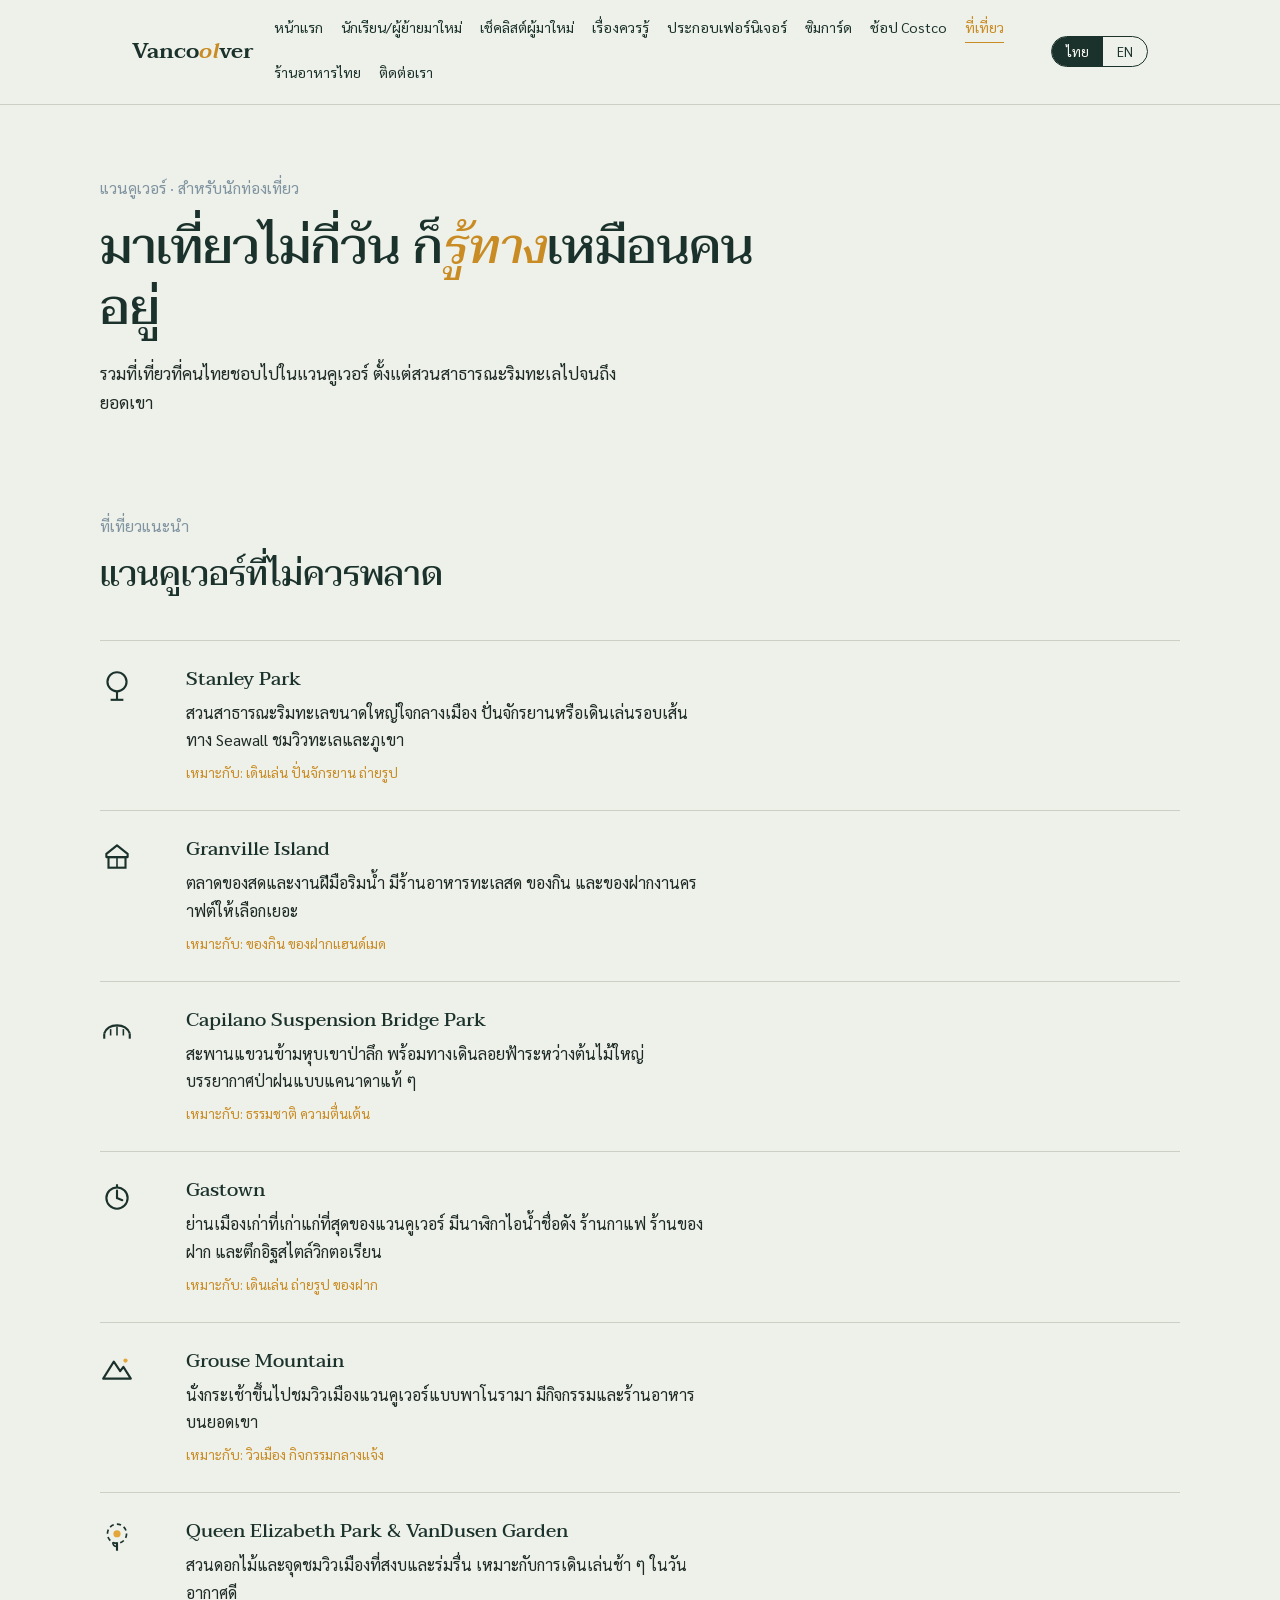
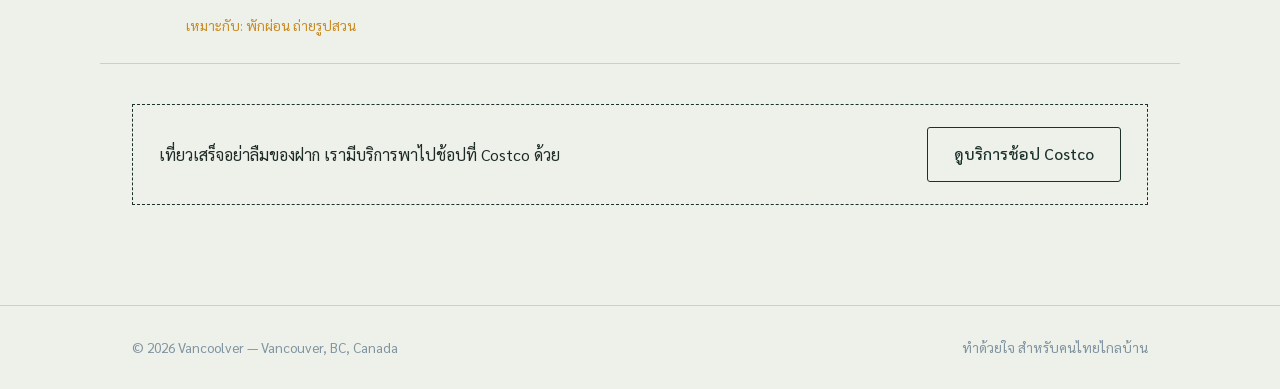
==== commit f1e6aca7: "Add files via upload" ====
--- a/attractions.html
+++ b/attractions.html
@@ -192,6 +192,7 @@
       <a href="index.html"><span class="th">หน้าแรก</span><span class="en">Home</span></a>
       <a href="students.html"><span class="th">นักเรียน/ผู้ย้ายมาใหม่</span><span class="en">Students &amp; newcomers</span></a>
       <a href="checklist.html"><span class="th">เช็คลิสต์ผู้มาใหม่</span><span class="en">Newcomer checklist</span></a>
+      <a href="goodtoknow.html"><span class="th">เรื่องควรรู้</span><span class="en">Things to know</span></a>
       <a href="furniture.html"><span class="th">ประกอบเฟอร์นิเจอร์</span><span class="en">Furniture assembly</span></a>
       <a href="simcard.html"><span class="th">ซิมการ์ด</span><span class="en">SIM card</span></a>
       <a href="costco.html"><span class="th">ช้อป Costco</span><span class="en">Costco shopping</span></a>
@@ -304,7 +305,7 @@
   </section>
 
   <!-- CROSS-LINK TO COSTCO -->
-  <section class="wrap" style="padding:0 0 90px;">
+  <section class="wrap" style="padding:0 32px 90px;">
     <div class="cross-link">
       <p>
         <span class="th">เที่ยวเสร็จอย่าลืมของฝาก เรามีบริการพาไปช้อปที่ Costco ด้วย</span>
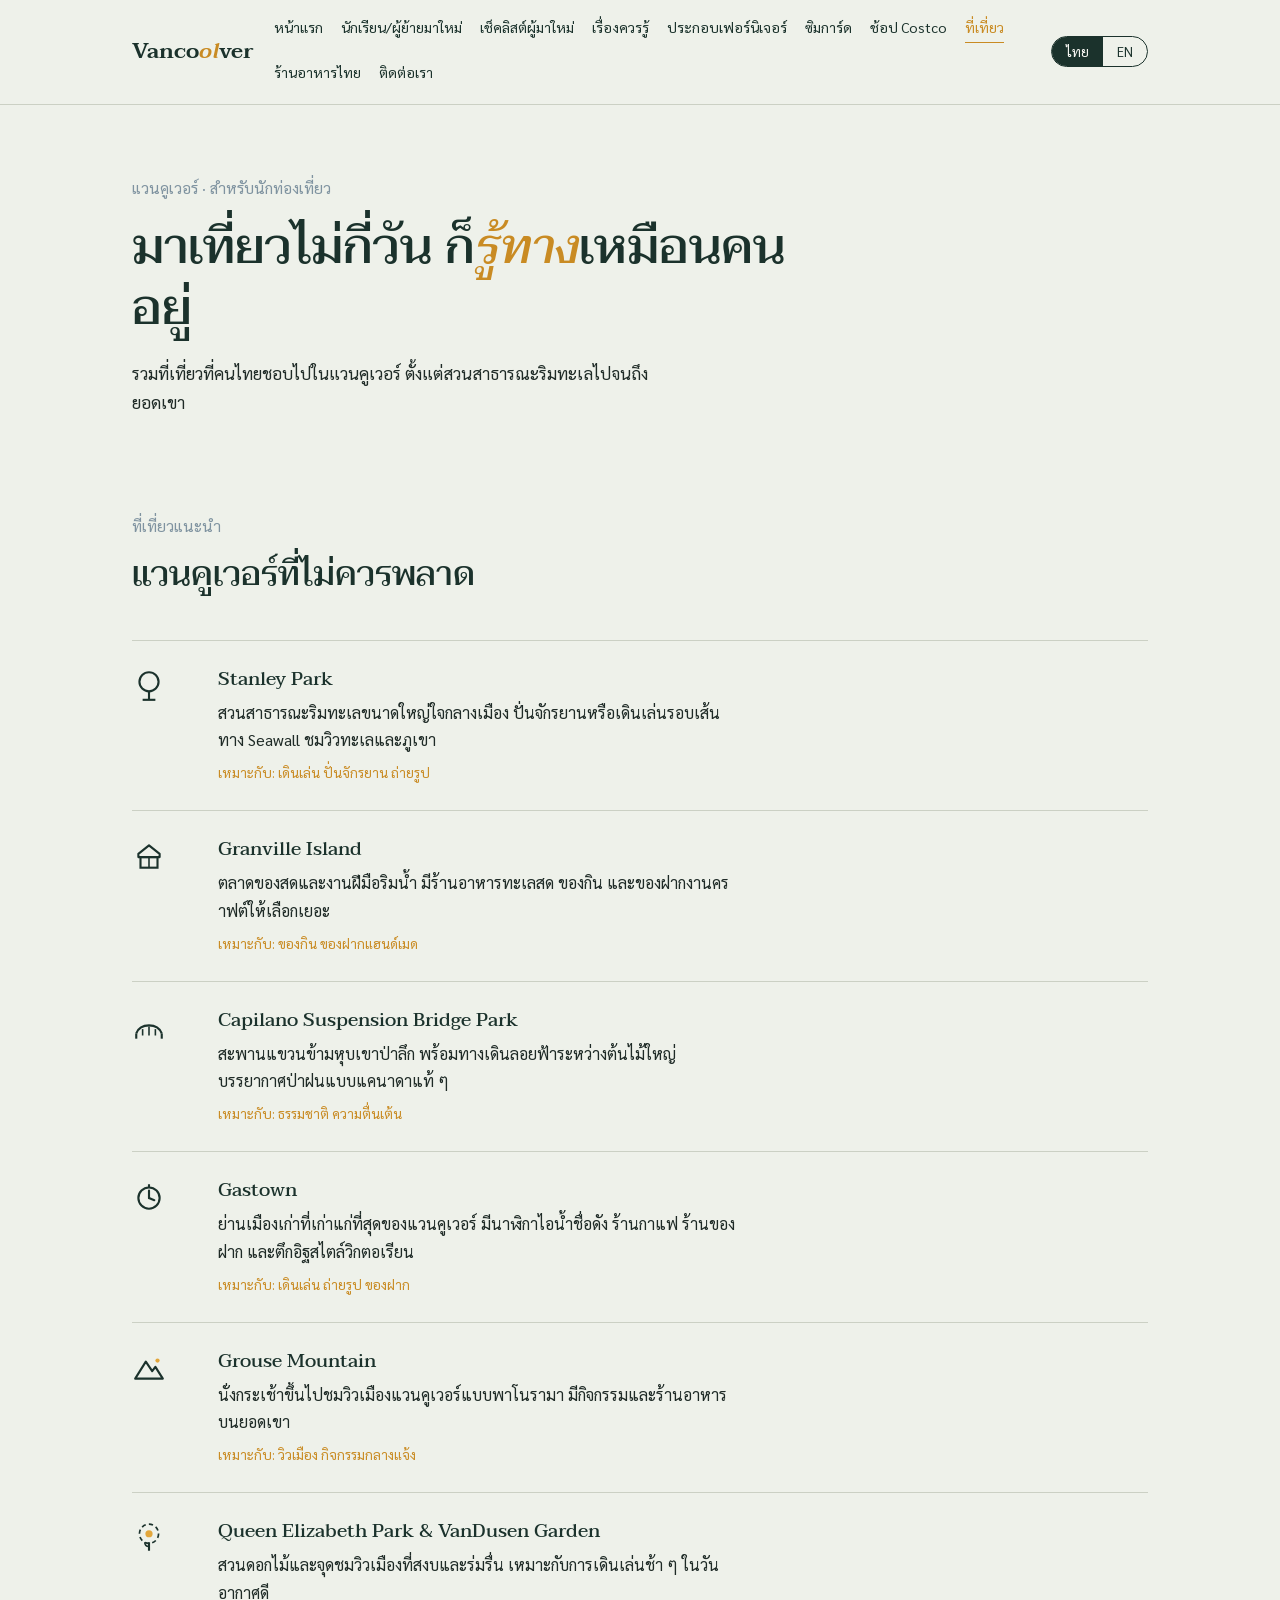
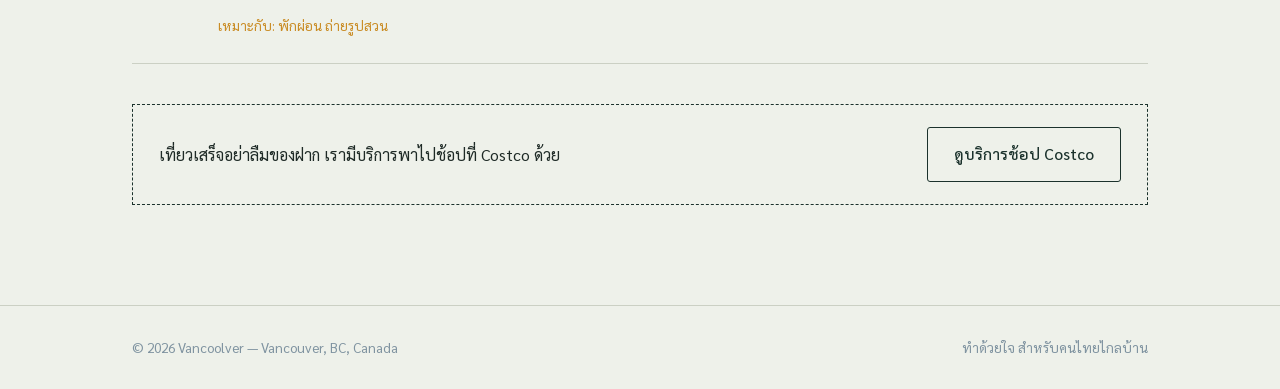
==== commit a2f0c2df: "Add files via upload" ====
--- a/attractions.html
+++ b/attractions.html
@@ -77,7 +77,7 @@
 }
 
 /* ---------- Hero ---------- */
-.hero{padding:70px 0 20px;}
+.hero{padding-top:70px;padding-bottom:20px;}
 .hero-grid{display:grid;grid-template-columns:1.15fr 0.85fr;gap:48px;align-items:center;}
 @media (max-width:860px){ .hero-grid{grid-template-columns:1fr;} }
 .kicker{color:var(--mist);font-size:0.98rem;margin-bottom:14px;}
@@ -135,7 +135,7 @@
 .spot .tag-line{font-size:0.85rem;color:var(--lantern-2);margin-top:8px;}
 
 /* ---------- Ticket / form ---------- */
-.request{padding:78px 0;}
+.request{padding-top:78px;padding-bottom:78px;}
 .ticket{background:var(--white);border:1px solid var(--forest-2);position:relative;box-shadow:6px 6px 0 var(--lantern);}
 .ticket-top{padding:30px 34px 22px;border-bottom:1px dashed var(--forest-2);display:flex;justify-content:space-between;align-items:flex-start;gap:20px;flex-wrap:wrap;}
 .ticket-top h2{font-size:1.5rem;}
@@ -155,7 +155,7 @@
 .confirm-msg.show{display:block;}
 
 /* ---------- Contact ---------- */
-.contact{padding:20px 0 90px;}
+.contact{padding-top:20px;padding-bottom:90px;}
 .contact-grid{display:grid;grid-template-columns:repeat(4,1fr);gap:18px;margin-top:36px;}
 @media (max-width:860px){ .contact-grid{grid-template-columns:repeat(2,1fr);} }
 @media (max-width:480px){ .contact-grid{grid-template-columns:1fr;} }
@@ -228,7 +228,7 @@
   </section>
 
   <!-- ATTRACTIONS -->
-  <section class="attractions wrap" style="padding:60px 0 40px;">
+  <section class="attractions wrap" style="padding:60px 32px 40px;">
     <div class="section-head">
       <div class="kicker"><span class="th">ที่เที่ยวแนะนำ</span><span class="en">Recommended spots</span></div>
       <h2><span class="th">แวนคูเวอร์ที่ไม่ควรพลาด</span><span class="en">Vancouver highlights</span></h2>
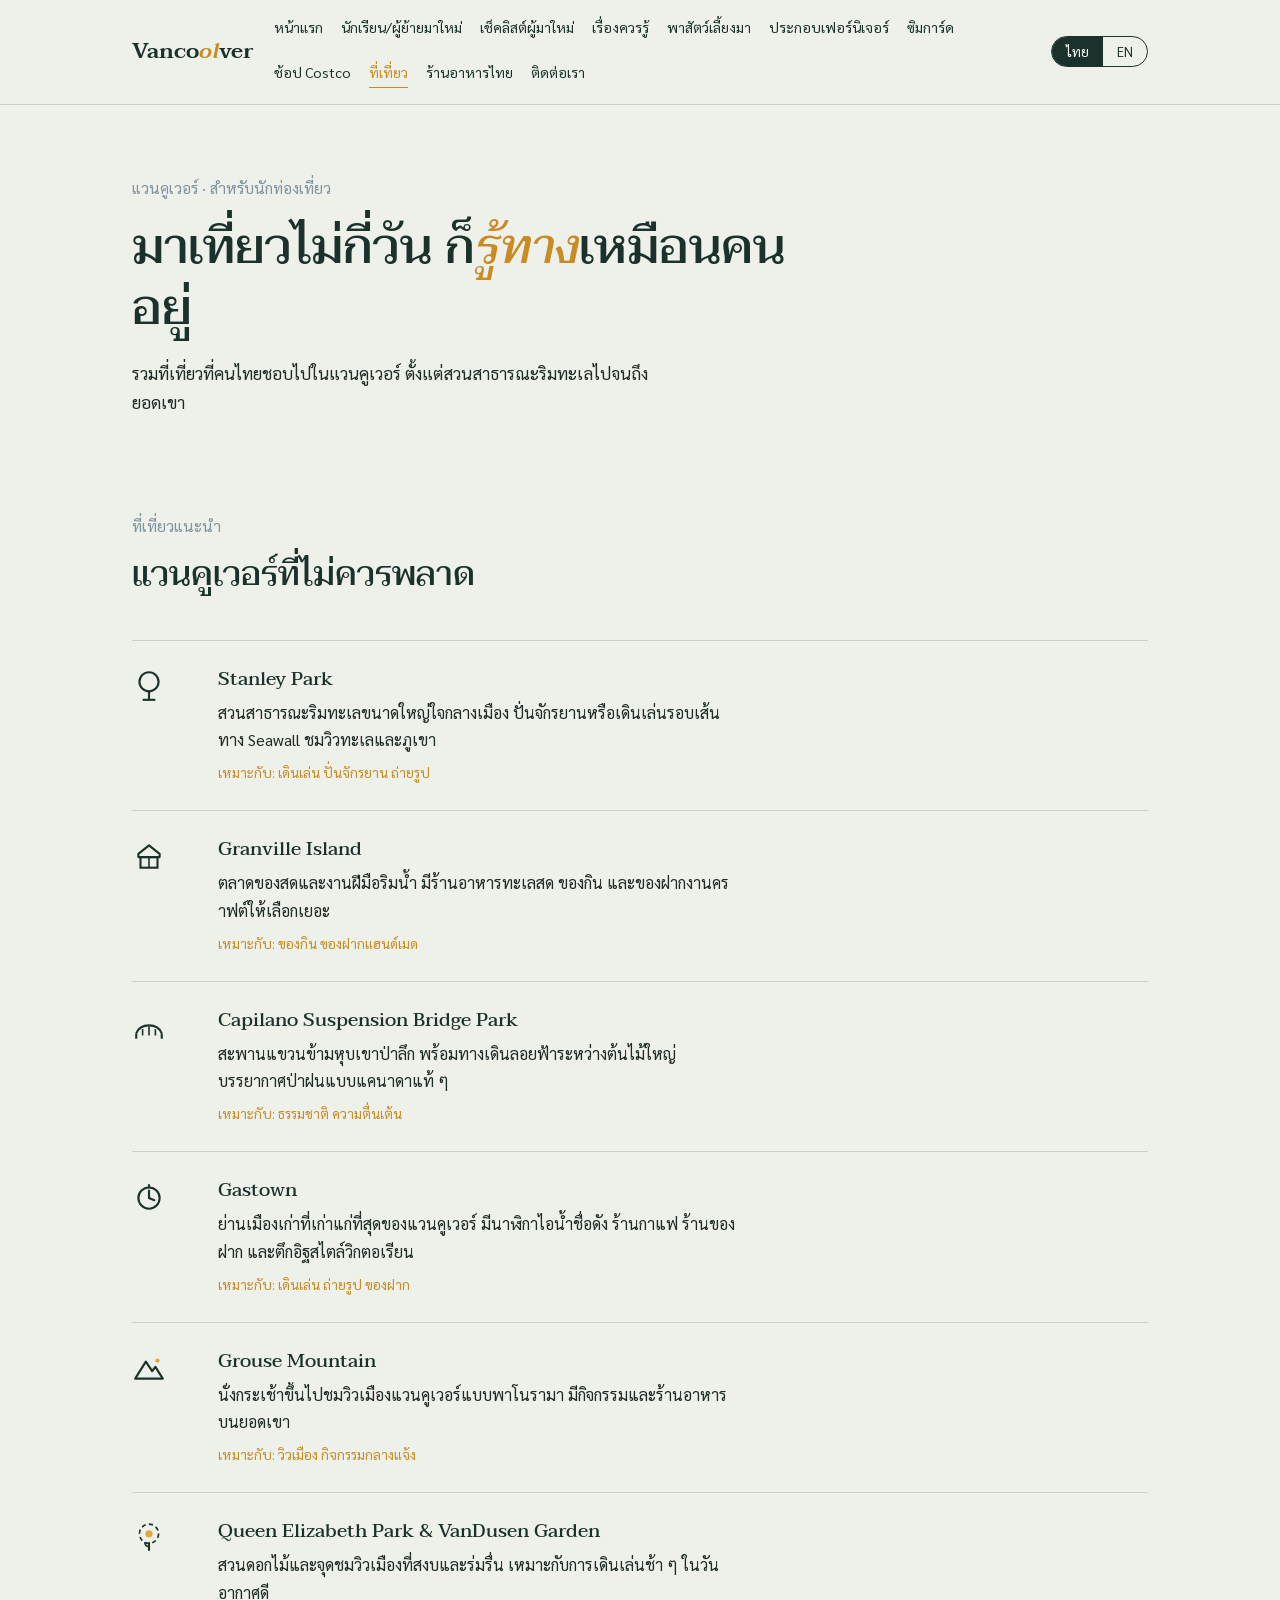
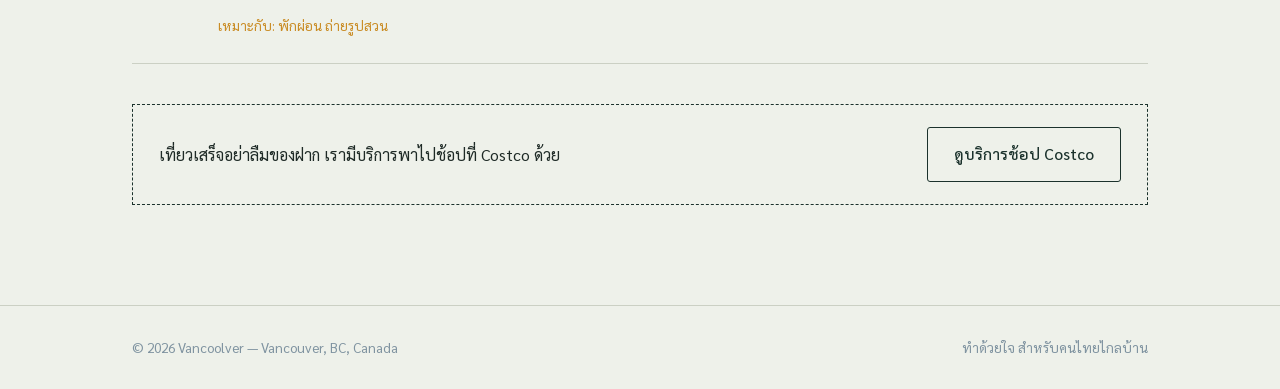
==== commit d79af16b: "Move Compass Card to first in checklist; add pet travel page - Reorder checklist.html so the Compass" ====
--- a/attractions.html
+++ b/attractions.html
@@ -193,6 +193,7 @@
       <a href="students.html"><span class="th">นักเรียน/ผู้ย้ายมาใหม่</span><span class="en">Students &amp; newcomers</span></a>
       <a href="checklist.html"><span class="th">เช็คลิสต์ผู้มาใหม่</span><span class="en">Newcomer checklist</span></a>
       <a href="goodtoknow.html"><span class="th">เรื่องควรรู้</span><span class="en">Things to know</span></a>
+      <a href="pettravel.html"><span class="th">พาสัตว์เลี้ยงมา</span><span class="en">Pet travel</span></a>
       <a href="furniture.html"><span class="th">ประกอบเฟอร์นิเจอร์</span><span class="en">Furniture assembly</span></a>
       <a href="simcard.html"><span class="th">ซิมการ์ด</span><span class="en">SIM card</span></a>
       <a href="costco.html"><span class="th">ช้อป Costco</span><span class="en">Costco shopping</span></a>
